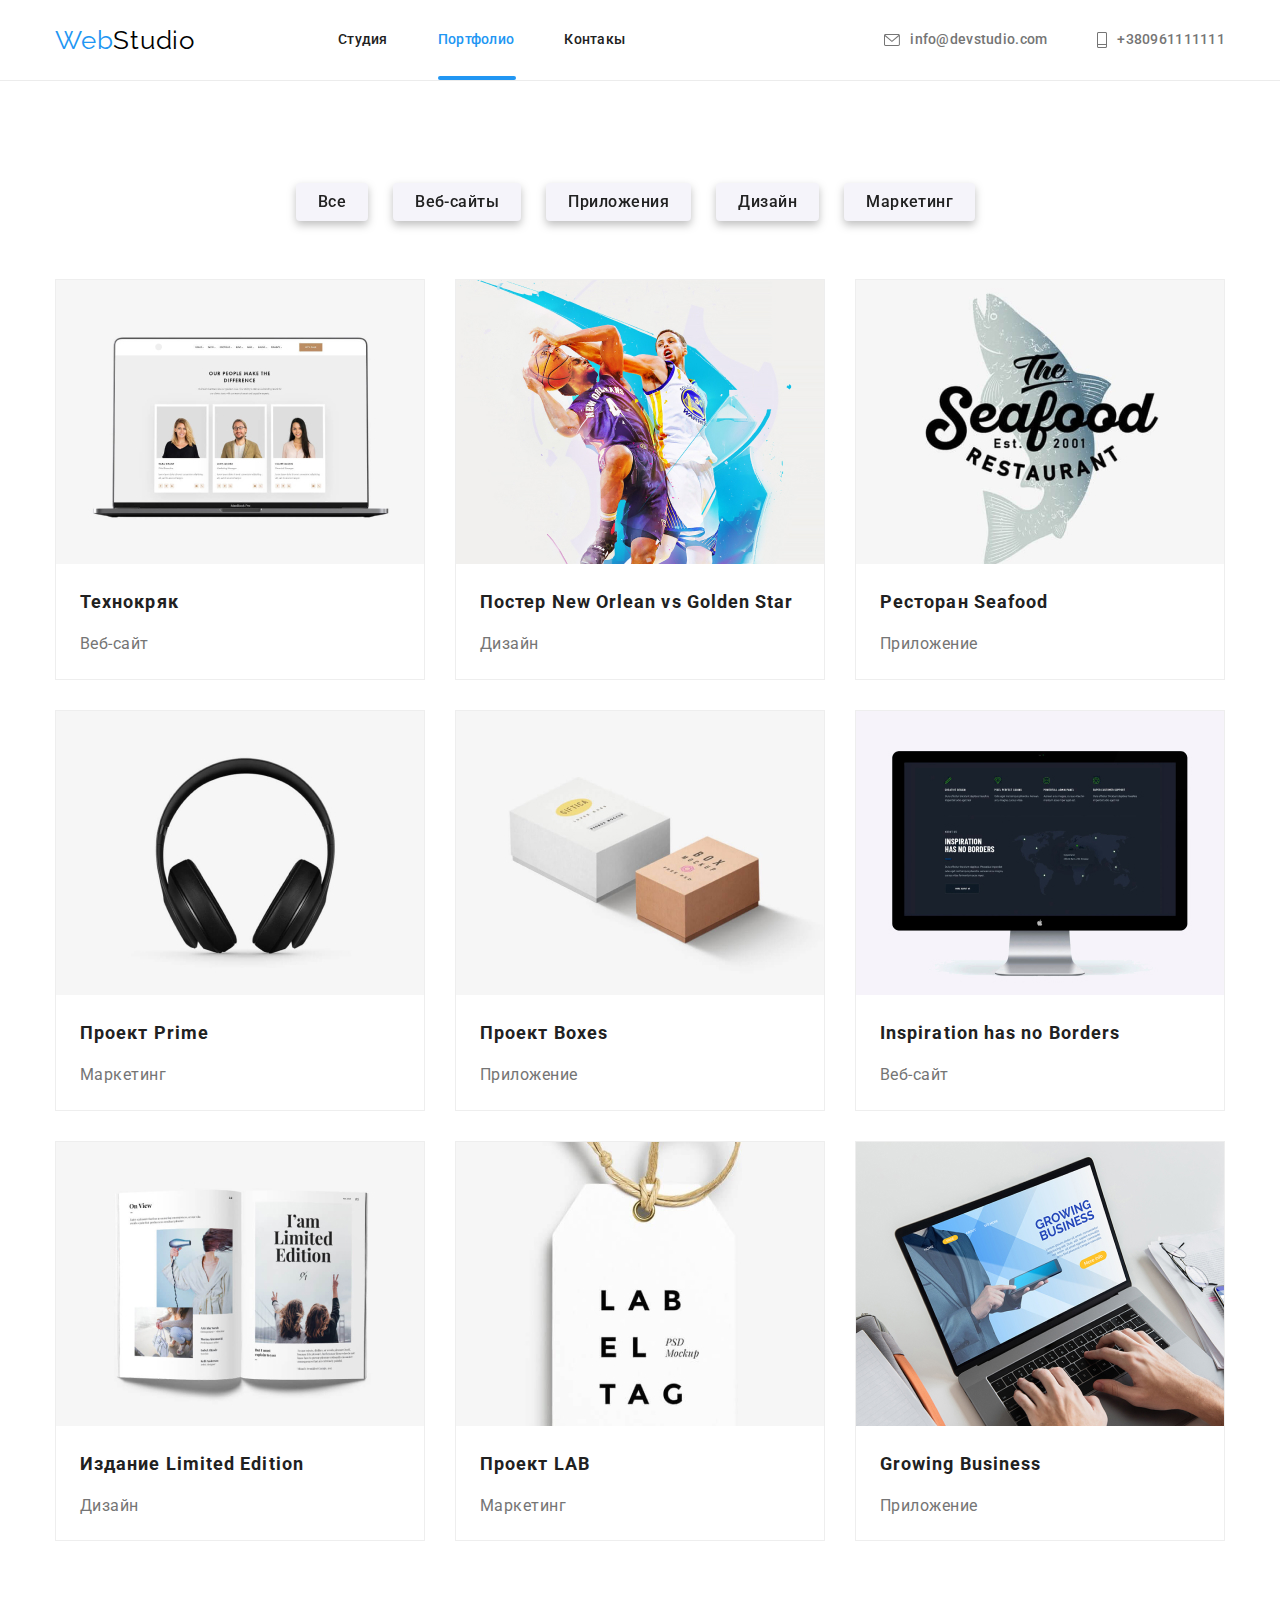
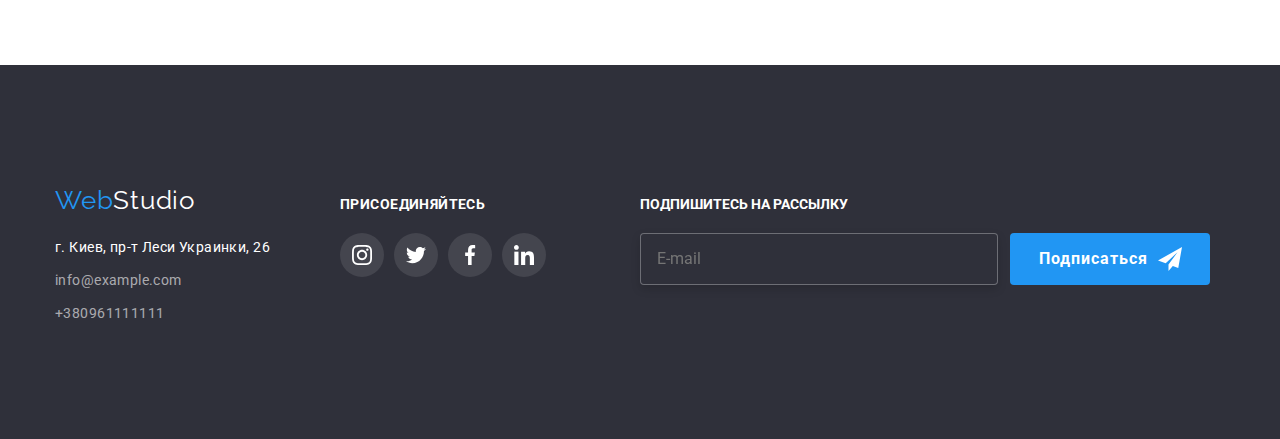
==== portfolio.html @ ae40aa95 "sixth markup" ====
<!DOCTYPE html>
<html lang="ru">
<head>
    <meta charset="UTF-8">
    <meta http-equiv="X-UA-Compatible" content="IE=edge">
    <meta name="viewport" content="width=device-width, initial-scale=1.0">
    <title>WebStudio</title>
    <link rel="preconnect" href="https://fonts.googleapis.com">
    <link rel="preconnect" href="https://fonts.gstatic.com" crossorigin>
    <link href="https://fonts.googleapis.com/css2?family=Raleway:wght@700&family=Roboto:wght@400;500;700;900&display=swap"
    rel="stylesheet">
    <link rel="stylesheet" href="https://cdnjs.cloudflare.com/ajax/libs/modern-normalize/1.0.0/modern-normalize.min.css"/>
    <link rel="stylesheet" href="css/styles.css">
</head>
<body class="page">
    <header class="header">
        <div class="container">
        <nav>
            <a href="./index.html" class="logo">Web<span class="dark-logo">Studio</span></a>
            <ul class="contacts-items">
                <li><a href="./index.html" class="nav studio">Студия</a></li> 
                <li><a href="./portfolio.html" class="nav active portfolio position-port">Портфолио</a></li>
                <li><a class="nav new-data" href="">Контакы</a></li>
            </ul>
        </nav>
        <ul class= "contacts">
            <li>
                <a class="auto-nav" href="info@devstudio.com">
                    <svg class="icon-contacts" width="16" height="12">
                        <use href="./images/icons.svg#icon-envelope"></use>
                        </svg>info@devstudio.com</a>
            </li>
            <li>
                <a class="auto-nav" href="tel:+380961111111">
                    <svg class="icon-contacts" width="10" height="16">
                        <use href="./images/icons.svg#icon-tell"></use>
                    </svg>+380961111111</a>
            </li>
        </ul>
        </div>
    </header>
    <main>
        <section class= "section buttons">
            <div class="container">
        <div class="container-block">
            <h1 hidden>Portfolio</h1>
        <ul class="container-button">
            <li><button class="button" type="button">Все</button></li>
            <li><button class="button" type="button">Веб-сайты</button></li>
            <li><button class="button" type="button">Приложения</button></li>
            <li><button class="button" type="button">Дизайн</button></li>
            <li><button class="button" type="button">Маркетинг</button></li>
        </ul>
        </div>
       <div class=flex-container>
        <ul class="flex-set">
            <li class=flex-link>
                <a class="link" href="">
                    <div class="hover-thumb">
                        <div class="overlay-image">
                <img class="image" src="images/image1.jpg" width=370 alt="Наши люди"/>
                <div class="overlay">
                    <p class="overlay-text">
                        Технокряк это современная площадка распространения коронавируса. Компании используют эту платформу для цифрового
                        шпионажа и атак на защищённые сервера конкурентов.
                    </p>
                    </div>
                </div>
                </div>
                <div class="card-text">    
                <h2 class="header-name">Технокряк</h2>
                    <p class="name-site">Веб-сайт</p>
                    </div>
                </a></li>
            <li class=flex-link>
                <a href="" class="link">
                    <div class="hover-thumb">
                        <div class="overlay-image">
                <img class="image" src="images/image2.jpg" width=370 alt="Фото дизайна"/>
                <div class="overlay">
                    <p class="overlay-text">
                        Технокряк это современная площадка распространения коронавируса. Компании используют эту платформу для цифрового
                        шпионажа и атак на защищённые сервера конкурентов.
                    </p>
                    </div>
                </div>
                </div>
                <div class="card-text"> 
                    <h2 class="header-name">Постер New Orlean vs Golden Star</h2>
                    <p class="name-site">Дизайн</p>
                    </div>
                </a></li>
            <li class=flex-link><a href="" class="link">
                <div class="hover-thumb">
                    <div class="overlay-image">
                <img class="image" src="images/image3.jpg" width=370 alt="Фото приложения"/>
                <div class="overlay">
                    <p class="overlay-text">
                        Технокряк это современная площадка распространения коронавируса. Компании используют эту платформу для цифрового
                        шпионажа и атак на защищённые сервера конкурентов.
                    </p>
                    </div>
                </div>
                </div>
                <div class="card-text"> 
                    <h2 class="header-name">Ресторан Seafood</h2>
                    <p class="name-site">Приложение</p>
                    </div>
                </a></li>
            <li class=flex-link><a href="" class="link">
                <div class="hover-thumb">
                    <div class="overlay-image">
                <img class="image" src="images/image4.jpg" width=370 alt="Наушники"/>
                <div class="overlay">
                    <p class="overlay-text">
                        Технокряк это современная площадка распространения коронавируса. Компании используют эту платформу для цифрового
                        шпионажа и атак на защищённые сервера конкурентов.
                    </p>
                    </div>
                </div>
                </div>
                <div class="card-text"> 
                    <h2 class="header-name">Проект Prime</h2>
                    <p class="name-site">Маркетинг</p>
                    </div>
                </a></li>
            <li class=flex-link><a href="" class="link">
                <div class="hover-thumb">
                    <div class="overlay-image">
                <img class="image" src="images/image5.jpg" width=370 alt="Boxes"/>
                <div class="overlay">
                    <p class="overlay-text">
                        Технокряк это современная площадка распространения коронавируса. Компании используют эту платформу для цифрового
                        шпионажа и атак на защищённые сервера конкурентов.
                    </p>
                    </div>
                </div>
                </div>
                <div class="card-text"> 
                    <h2 class="header-name">Проект Boxes</h2>
                    <p class="name-site">Приложение</p>
                    </div>
                </a></li>
            <li class=flex-link><a href="" class="link">
                <div class="hover-thumb">
                    <div class="overlay-image">
                <img class="image" src="images/image6.jpg" width=370 alt="Фото веб-сайта"/>
                <div class="overlay">
                    <p class="overlay-text">
                        Технокряк это современная площадка распространения коронавируса. Компании используют эту платформу для цифрового
                        шпионажа и атак на защищённые сервера конкурентов.
                    </p>
                    </div>
                </div>
                </div>
                <div class="card-text"> 
                    <h2 class="header-name">Inspiration has no Borders</h2>
                    <p class="name-site">Веб-сайт</p>
                    </div>
                </a></li>
            <li class=flex-link><a href="" class="link">
                <div class="hover-thumb">
                    <div class="overlay-image">
                <img class="image" src="images/image7.jpg" width=370 alt="Фото дизайна"/>
                <div class="overlay">
                    <p class="overlay-text">
                        Технокряк это современная площадка распространения коронавируса. Компании используют эту платформу для цифрового
                        шпионажа и атак на защищённые сервера конкурентов.
                    </p>
                    </div>
                </div>
                </div>
                <div class="card-text">     
                <h2 class="header-name">Издание Limited Edition</h2>
                    <p class="name-site">Дизайн</p>
                    </div>
                </a></li>
            <li class=flex-link><a href="" class="link">
                <div class="hover-thumb">
                    <div class="overlay-image">
                <img class="image" src="images/image8.jpg" width=370 alt="Фото проекта" />
                <div class="overlay">
                    <p class="overlay-text">
                        Технокряк это современная площадка распространения коронавируса. Компании используют эту платформу для цифрового
                        шпионажа и атак на защищённые сервера конкурентов.
                    </p>
                    </div>
                </div>
                </div>
                <div class="card-text"> 
                    <h2 class="header-name">Проект LAB</h2>
                    <p class="name-site">Маркетинг</p>
                    </div>
                </a></li>
            <li class=flex-link><a href="" class="link">
                <div class="hover-thumb">
                    <div class="overlay-image">
                <img class="image" src="images/image9.jpg" width=370 alt="Фото приложения"/>
                <div class="overlay">
                    <p class="overlay-text">
                        Технокряк это современная площадка распространения коронавируса. Компании используют эту платформу для цифрового
                        шпионажа и атак на защищённые сервера конкурентов.
                    </p>
                    </div>
                </div>
                </div>
                <div class="card-text"> 
                    <h2 class="header-name">Growing Business</h2>
                    <p class="name-site">Приложение</p>
                    </div>
                </a></li>
        </ul>
        </div>
    </div>
    </section>
    </main>
    <footer class= "footer">
        <div class="container footer-container">
            <div class= "footer-wrapper">
            <a class="footer-logo" href="WebStudio">Web<span class="white-logo">Studio</span></a>
        <address class="address-data">
            <p class="address-name">г. Киев, пр-т Леси Украинки, 26</p> 
            <a class="auto-second" href="info@example.com">info@example.com</a>
            <a class="auto-second" href="tel:+380991111111">+380961111111</a>
            </address>
            </div>
            <div class="footer footer-icons">
                <h2 class= "footer-header">Присоединяйтесь</h2>
                <ul class="footer-icons-menu">
                    <li class="footer-items">
                <a href="./index.html" class="footer-link">
                <svg class="footer-icon" width="20" height="20">
                <use href="./images/icons.svg#icon-instagram"></use>
                </svg></a>
                     </li>
                     <li class="footer-items"><a href="./index.html" class="footer-link">
                <svg class="footer-icon" width="20" height="20">
                <use href="./images/icons.svg#icon-twitter"></use>
                </svg></a>
                      </li>
                      <li class="footer-items">
                <a href="./index.html" class="footer-link">
                <svg class="footer-icon" width="20" height="20">
                <use href="./images/icons.svg#icon-facebook"></use>
                 </svg></a>
                     </li>
                      <li class="footer-items">
                <a href="./index.html" class="footer-link">
                <svg class="footer-icon" width="20" height="20">
                <use href="./images/icons.svg#icon-linkedin"></use>
                </svg></a>
                     </li>
                </ul>
                </div>
                <form action="#" method="GET" class="form-footer">
                    <h3 class="title-social"> Подпишитесь на рассылку </h3>
                    <div class="form-footer-thumb">   
                        <p class="footer-form-field"> 
                            <label for="mail-footer" class="form-label"></label>
                            <input type="email" name="mail" id="mail-footer" class="form-footer-input" placeholder="E-mail" required/>
                        </p>
                        <button type="submit" class="footer-button form-footer-button">Подписаться 
                            <svg class="form-footer-icon icon" width="24px" height="24px">
                                <use href="./images/icons.svg#icon-icon-send"></use> 
                            </svg>
                        </button> 
                    </div>      
                </form>     
            </div>
    </footer>
</body>
</html>
---- css/styles.css ----
:root {
  --primary-text-color: rgba(0, 0, 0, 0.8);
  --title-text-color: #000000;
  --accent-color: #2196f3;
  --primary-white-color: #ffffff;
  --second-main-color: #212121;
  --primary-gray-color: #757575;
  --background-color: #e5e5e5;
}
body {
  background-color: var( --primary-white-color);
  color: var(--primary-text-color);
  font-family: "Roboto", sans-serif;
}
ul {
  list-style: none;
  margin: 0;
  padding: 0;
}
h1,
h2,
h3 {
  margin: 0;
}
p {
  margin: 0 auto;
}
header {
top: 0;
left: 0;
width: 100%;
background: var(--primary-white-color);
z-index: 1;
}

.header .container{
display: flex;
 align-items: center;
}
.header {
background-color: var(--primary-white-color);
color: var(--primary-white-color);
}
.container {
  width: 1200px;
  padding-left: 15px;
  padding-right: 15px;
  margin-left: auto;
  margin-right: auto;
}
.container-block {
  display: flex;
  justify-content: center;
}
 .buttons {
  display: block;
  padding-bottom: 94px;
  padding-top: 94px;
  padding-left: 215px;
  padding-right: 215px;
}
.container-button {
  display: flex;
  justify-content: center;
  margin-bottom: 50px;
}
.position .position-port{
  display: block;
  position: relative;
}
.position::after {
content: '';
position: absolute;
display: block;
width: 48px;
height: 4px;
bottom: 32px;
border-radius: 2px;
background-color: var(--accent-color);
position: absolute;
top: 76px;
transition: 250ms cubic-bezier(0.4, 0, 0.2, 1);
}
.position-port:after {
content: '';
position: absolute;
display: block;
width: 78px;
height: 4px;
bottom: 32px;
top: 76px;
border-radius: 2px;
background-color: var(--accent-color);
transition: 250ms cubic-bezier(0.4, 0, 0.2, 1);
}
.overlay {
  position: absolute;
  top: 0;
  left: 0;
  width: 100%;
  height: 100%;
  opacity: 0;
  padding: 63px 24px;
  background-color: var(--accent-color);
  transform: translateY(100%);
  transition: 250ms cubic-bezier(0.4, 0, 0.2, 1);
}
.overlay-text {
  margin: 0;
  font-family: Roboto;
  font-style: normal;
  font-weight: normal;
  font-size: 18px;
  line-height: 28px;
  letter-spacing: 0.03em;
  color: var(--primary-white-color);
  transform: translateY(50%);
  transition: 250ms cubic-bezier(0.4, 0, 0.2, 1);
}
.link {
  text-decoration: none;
}
.list {
  transition: color 250ms cubic-bezier(0.4, 0, 0.2, 1);
}
.overlay-image {
  position: relative;
  overflow: hidden;
  border-style: none;
  width: 368px;
  height: 284px;
}
 .hover-thumb:hover::before {
    opacity: 0.9;
 }
 .hover-thumb {
  position: relative;
  }
  .hover-thumb::before {
  content: '';
  display: inline-block;
  position: absolute;
  top: 0;
  left: 0;
  width: 100%;
  height: 100%;
  opacity: 0;
  }
  .product-thumb {
  position: relative;
  width: 370px;
  height: 294px;
  z-index: 1;
  }
  .product-thumb .product-text {
  font-family: Roboto;
  font-style: normal;
  font-weight: bold;
  font-size: 14px;
  line-height: 16px;
  text-align: center;
  letter-spacing: 0.03em;
  color: var(--primary-white-color);
  }
  
  .product-thumb::before {
  position: absolute;
  display: inline-block;
  content: '';
  bottom: 0;
  width: 370px;
  height: 70px;
  background-color: rgba(47, 48, 58, 0.8);;
  }
  .product-text {
  position: absolute;
  text-align: center;
  justify-content: center;
  width: 100%;
  padding: 27px 0;
  margin: 0;
  bottom: 0;
  left: 0;
  text-transform: uppercase;
  }
  .link:hover .overlay,
  .link:focus .overlay {
  transform: translateY(0);
  opacity: 0.9;
  }
  .navigation {
  display: flex;
  flex-direction: row;
  }  
.button {
  margin: 8px;
  cursor: pointer;
  background-color: #F5F4FA;
  color: var(--second-main-color);
  font-family: Roboto;
  font-weight: 500;
  font-size: 16px;
  line-height: 1.62;
  text-align: center;
  letter-spacing: 0.03em;
  border-radius: 4px;
  border-style: none;
  padding: 6px 22px;
  transition: color 250ms cubic-bezier(0.4, 0, 0.2, 1),
  background-color 250ms cubic-bezier(0.4, 0, 0.2, 1),
  box-shadow 250ms cubic-bezier(0.4, 0, 0.2, 1);
  filter: drop-shadow(0px 4px 4px rgba(0, 0, 0, 0.25));
}
.container-button li:not(last child) {
  margin-right: 9px;
}
.flex-container {
  display: flex;
  flex-wrap: wrap;
  justify-content: space-between;
}
.flex-set {
display: flex;
flex-wrap: wrap;
justify-content: space-between;
}
.flex-link:hover .overlay-text,
.flex-link .link:focus .overlay-text {
transform: translateY(0%);
transition: 250ms cubic-bezier(0.4, 0, 0.2, 1),
box-shadow 250ms cubic-bezier(0.4, 0, 0.2, 1);
opacity: 1;
}

.flex-link:hover,
.flex-link:focus {
box-shadow: 0px 1px 1px rgba(0, 0, 0, 0.12), 0px 4px 4px rgba(0, 0, 0, 0.06),
1px 4px 6px rgba(0, 0, 0, 0.16);
cursor: pointer;
}
.flex-setting { 
  display: flex;
  flex-wrap: wrap;
  justify-content: space-between;
}
.flex-link {
  display: flex;
  flex-direction: column;
  align-items: center;
  width: 370px;
  justify-content: space-between;
  border: 1px solid #eeeeee;
  margin-bottom: 30px;
  margin-right: 30px;
  }
 .flex-set li:nth-child(3n) {
  margin-right: 0;
}
.image-container {
  display: block;
  margin: 94px 215px;
}
.section-team {
background-color: #f5f4fa;
}
.section-hero {
margin: 0;
background-color: #C4C4C4;
padding: 200px 0;
max-width: 1600px;
text-align: center;
margin-left: auto;
margin-right: auto;
padding-top: 200px;
padding-bottom: 200px;
background-image: linear-gradient(to right,rgba(47, 48, 58, 0.4),rgba(47, 48, 58, 0.4)),
url(../images/hero.jpg);
background-repeat: no-repeat;
background-size: cover;
background-position: center;
}
.team-list {
display: flex;
margin: 0;
}
.link-name {
  display: flex;
  flex-direction: row;
  align-items: center;
  flex-wrap: nowrap;
}
.image {
  display: flex;
}
.image-icon {
  display: flex;
}
.contacts {
  display: flex;
  justify-content: center;
  margin-left: auto;

}
.contacts-items {
  display: flex;
  justify-content: center;
}
nav {
display:flex;
align-items: center;
}
.team-member {
background:var(--primary-white-color);
box-shadow: 0px 1px 3px rgba(0, 0, 0, 0.12), 0px 1px 1px rgba(0, 0, 0, 0.14),
0px 2px 1px rgba(0, 0, 0, 0.2);
border-radius: 0px 0px 4px 4px;
margin-right: 30px;
}
.about-member:not(last-child) {
  margin-right: 0;
}
.logo {
  color: var(--accent-color);
  text-decoration: none;
  font-family: "Raleway", sans-serif;
  font-size: 26px;
  line-height: 1.19;
  letter-spacing: 0.03em;
  margin-right: 93px;
}
.footer-logo {
  display: block;
  color: var(--accent-color);
  text-decoration: none;
  font-family: "Raleway", sans-serif;
  font-size: 26px;
  line-height: 1.19;
  letter-spacing: 0.03em;
  margin-bottom: 20px;
}
.dark-logo {
  color: var(--title-text-color);
}
.white-logo {
  color: var(--primary-white-color);
}
.nav {
  display: flex;
  align-items: center;
  color: var(--second-main-color);
  text-decoration: none;
  font-size: 14px;
  font-weight: 500;
  line-height: 1.14;
  letter-spacing: 0.02em;
  margin-left: 50px;
  transition: color 250ms cubic-bezier(0.4, 0, 0.2, 1);
  }
.contacts li:not(:last-child) {
  margin-right: 50px;
}
.auto-nav {
  display:flex;
  align-items: center;
  padding: 32px 0;
  font-weight: 500;
  font-size: 14px;
  line-height: 1.14;
  letter-spacing: 0.02em;
  color: var(--primary-gray-color);
  text-decoration: none;
  transition: color 250ms cubic-bezier(0.4, 0, 0.2, 1);
 }
.nav-second {
  display:flex;
  align-items: center;
  padding: 32px 0;
  text-decoration: none;
  font-size: 14px;
  line-height: 1.14;
  letter-spacing: 0.002em;
  color: var(--accent-color);
}
.nav-second:hover,
.nav-second:focus,
.auto-second:hover,
.auto-second:focus,
.nav:hover,
.nav:focus,
.active {
  color: var(--accent-color);
}

.button:hover,
.button:focus {
 background-color: var(--accent-color);
 color: var(--primary-white-color);
}
a.auto-nav:hover {
color: var(--accent-color);  
}
.auto-nav:hover .icon-contacts {
fill: var(--accent-color);   
}

.icon-contacts {
margin-right: 10px;
fill: var(--primary-gray-color);
}
.button-primary {
  font-weight: 700;
  font-size: 16px;
  line-height: 1.875;
  letter-spacing: 0.06em;
  border: none;
  color: var(--primary-white-color);
  background-color: var(--accent-color);
  cursor: pointer;
  border-radius: 4px;
  padding: 10px 32px;
  margin: 0 auto;
  display: block;
}
.backdrop {
position: fixed;
top: 0;
left: 0;
width: 100%;
height: 100%;
background-color:rgba(0, 0, 0, 0.2);
opacity: 1;
transition: opacity(250ms) cubic-bezier(0.4, 0, 0.2, 1);
 z-index: 2;
}
.backdrop .is-hidden {
opacity: 0;
pointer-events: none;
}
.is-hidden {
visibility: hidden;
}
.modal {
position: absolute;
top: 50%;
left: 50%;
border-radius: 4px;
min-width: 528px;
min-height: 582px;
background-color: var(--primary-white-color);
transform: translate(-50%, -50%) scale(1);
transition: opacity(250ms) cubic-bezier(0.4, 0, 0.2, 1);
}
.modal-close {
position: absolute;
display: flex;
justify-content: center;
align-items: center;
right: 8px;
top: 8px;
border-color: rgba(0, 0, 0, 0.1);
background-color: var(--primary-white-color);
border-radius: 24px;
width: 30px;
height: 30px;
cursor:pointer; 
}
.modal-svg {
width: 18px;
height: 18px;
left: 1032px;
top: 235px;
}

.form {
margin-left: 40px;
margin-right: 40px;
margin-bottom: 20px;
margin-top: 40px;

}
.fill-out {
width: 448px;
height: 385px;
left: 576px;
top: 296px;

}
.form-title {
margin-top: 40px;
margin-bottom: 30px;
font-weight: 700;
font-size: 20px;
line-height: 1.15;
text-align: center;
color: var(--second-main-color);
}
.form-field {
position: relative;
display: flex;
flex-direction: column;
margin: 0 0 10px 0;  
}

.form-field:hover{
    color: var(--accent-color);
        transition: transform 250ms cubic-bezier(0.4, 0, 0.2, 1), color 250ms cubic-bezier(0.4, 0, 0.2, 1);
}
textarea:hover{
  color: var(--accent-color);
      transition: transform 250ms cubic-bezier(0.4, 0, 0.2, 1), color 250ms cubic-bezier(0.4, 0, 0.2, 1);
}
.form-field:hover .form-input-comments,
.form-field:active .form-input-comments {
color: var(--accent-color);
transition: transform 250ms cubic-bezier(0.4, 0, 0.2, 1), color 250ms cubic-bezier(0.4, 0, 0.2, 1);
}
.form-input-comments:active,
.form-input-comments:hover {
    border: 1px solid var(--accent-color);
    transition: border 250ms cubic-bezier(0.4, 0, 0.2, 1);
}
.form-input:active,
.form-input:hover {
    border: 1px solid var(--accent-color);
    transition: border 250ms cubic-bezier(0.4, 0, 0.2, 1);
}
.form-field .icon {
    position: absolute;
    left: 18px;
    top: 12px;
    fill: var(--secondary-text-color);
    transition: fill 250ms cubic-bezier(0.4, 0, 0.2, 1);
}
.form-field:active .icon,
.form-field:hover .icon{
fill: var(--accent-color);
transition: fill 250ms cubic-bezier(0.4, 0, 0.2, 1);
}
.modal-close:active .modal-svg,
.modal-close:hover .modal-svg{
fill: var(--accent-color);
transition: fill 250ms cubic-bezier(0.4, 0, 0.2, 1);
}
.modal-close:hover{
color: var(--accent-color);
transition: transform 250ms cubic-bezier(0.4, 0, 0.2, 1), color 250ms cubic-bezier(0.4, 0, 0.2, 1);
}
.form-field .comment {
resize: none;
margin-bottom: 0;
padding: 12px 16px;
}
textarea {
resize: none;
}
textarea {
height: 120px;
padding: 12px 16px;
}
.form-label {
font-size: 12px;
line-height: 1.17;
letter-spacing: 0.01em;
position: absolute;
left: 0;
top: -18px;
margin-bottom: 4px;
color: var(--primary-gray-color);
}
.form-input {   
width: 100%;
height: 40px;
padding-left: 42px;
border: 1px solid rgba(33, 33, 33, 0.2);
border-radius: 4px;
cursor: pointer;
}
.modal-form-wrapper {
position: absolute;
display: block;
width: 448px;
height: 40px;
left: 576px;
top: 296px;
box-sizing: border-box;
border-radius: 4px;
}
.form-icon {
position: absolute;
left: 12px;
width: 18px;
height: 18px;
transform: translateY(-50%);
transition: fill 250ms cubic-bezier(0.4, 0, 0.2, 1);
top: 50%;
pointer-events: none;
margin-top: 9px;
}
.form-input:focus {
outline: none;
border-color: var(--accent-color);
cursor: text;
}
.form-input:focus .form-icon {
color: var(--accent-color);
}
.form-field-comments {
display: flex;
flex-direction: column;
margin-bottom: 20px;
}
.form-use {
margin-bottom: 28px;  
text-align:center; 
justify-content: center;
}
.comments { 
resize: none;
padding: 12px 16px;
border: 1px solid rgba(33, 33, 33, 0.2);
box-sizing: border-box;
border-radius: 4px;
font-size: 14px;
line-height: 1.14;
letter-spacing: 0.01em;
transition-property: border;
transition: 250ms cubic-bezier(0.4, 0, 0.2, 1);
}
.comments:focus {
border: 1px solid var(--accent-color);
outline: none;
}
.comments::placeholder {
font-size: 14px;
line-height: 1.14;
letter-spacing: 0.01em;
color: rgba(117, 117, 117, 0.5);
}
.form-field-policy {
margin: 0 auto 30px 13px;
vertical-align: middle;  
}
.form-label-policy {
font-size: 14px;
line-height: 1.71; 
}
.form-icon-policy {
margin-right: 7px;
width: 15px;
height: 15px;
border: 2px solid var(--second-main-color);
box-sizing: border-box;
border-radius: 2px;
fill: transparent;
transition-property: background-color, fill, border, outline;
transition: 250ms cubic-bezier(0.4, 0, 0.2, 1);
}

.policy-icon {
 display: inline-block;
}
.label-policy {
cursor: pointer;
display: flex;
align-items: center;
}
.checkbox {
--webkit-appearance: none;
--moz-appearance: none;
appearance: none;
position: absolute;
}

.checkbox:checked + .form-icon-policy {
fill: var(--primary-white-color);
background-color: var(--accent-color);
background-image: url("../images/check-mark.svg");
background-size: contain;
background-origin: content-box;
border-color: var(--accent-color);
border-radius: 2px;
}
.policy-link {
color: var(--accent-color);  
transition-property: color, border;
transition: 250ms cubic-bezier(0.4, 0, 0.2, 1);
}
.policy-link:hover,
.policy-link:focus {
color: #188ce8;
border: 1px solid var(--accent-color);
outline: none;
}
.form .form-button {
display: block;
margin: 0 auto;
align-items: center;
padding: 10px 55px;
transition-property: color, box-shadow;
transition: 250ms cubic-bezier(0.4, 0, 0.2, 1);
}
.form-button:hover,
.form-button:focus {
box-shadow: 0px 1px 3px rgba(0, 0, 0, 0.12), 
0px 1px 1px rgba(0, 0, 0, 0.14), 0px 2px 1px rgba(0, 0, 0, 0.2);
}
.main-button.main-one {
padding: 10px 32px;
font-family: inherit;
background-color: var(--accent-color);
color: var(--primary-white-color);
font-weight: 700;
font-size: 16px;
line-height: 1.88;
letter-spacing: 0.06em; 
border-radius: 4px;
border-style: none;
}
.main-button.main-one:hover,
.main-button.main-one:focus {
background-color: #188ce8;
}


.header-name {
  font-size: 18px;
  text-decoration: none;
  line-height: 2;
  letter-spacing: 0.06em;
  color: var(--second-main-color);
}
.name-site {
  font-size: 16px;
  text-decoration: none;
  line-height: 1.8;
  letter-spacing: 0.03em;
  color: var(--primary-gray-color);
  margin-top: 10px;
}
.card-text {
padding: 20px 24px;  
}
.name-worker {
  font-size: 16px;
  text-decoration: none;
  line-height: 1.8;
  letter-spacing: 0.03em;
  color: var(--primary-gray-color);
  text-align: center;
  margin-top: 10px;
}
.link {
  color: var(--title-text-color);
  text-decoration: none;
}
 .address-name {
  display: block;
  font-style: normal;
  font-size: 14px;
  line-height: 1.7;
  letter-spacing: 0.03em;
  color: var(--primary-white-color);
}
.address-data {
  display: block;
  margin-top: 20px;
}
.icon-description {
width: 70px;
height: 70px; 
}
.member-list {
display: flex;
justify-content: center;
gap: 10px;
}
.person-link {
display: flex;
justify-content: center;
align-items: center;
width: 44px;
height: 44px;
border-radius: 50%;
background-size: 20px;
background-repeat: no-repeat;
color: #afb1b8;
transition: background-color 250ms cubic-bezier(0.4, 0, 0.2, 1), 
color 250ms cubic-bezier(0.4, 0, 0.2, 1); 
}
.person-link:hover,
.person-link:focus {
  background-color: var(--accent-color);
}
.person-link:hover svg,
.person-link:focus svg {
  fill: var(--primary-white-color);
}
.person-link svg {
  width: 20px;
  height: 20px;
  fill: #afb1b8;
  color:#b4b9cc;
}
.person-link:hover,
.person-link-svg:focus {
  fill: var(--primary-white-color);
}
.memer-icon {
 color:#b4b9cc;  
}
.clients {
text-align: center;
margin-bottom: 50px;
}
.clients-list {
display: flex;
gap: 30px;
}
.icon-client {
display: flex;
justify-content: center;
align-items: center;
width: 170px;
height: 92px;
color: #afb1b8;
border: 1px solid #afb1b8;
border-radius: 4px; 
transition: border-color 250ms cubic-bezier(0.4, 0, 0.2, 1);
}
.icon-client:hover .logo-client,
.icon-client:focus .logo-client {
fill: var(--accent-color);  
} 

.icon-client:hover,
.icon-client:focus {
color: var(--accent-color);
cursor: pointer;
border-color: var(--accent-color);
fill: var(--accent-color);
}
.logo-client {
width: 106px;
height: 60px;
color: #AFB1B8; 
fill: #AFB1B8;  
transition: color 250ms cubic-bezier(0.4, 0, 0.2, 1); 
}
.footer {
background-color: #2f303a;
padding: 60px 0;
}
.footer-items {
 display: flex; 
}
.footer-icons-menu {
display: flex;
gap: 10px;
}
.footer-container {
display: flex;  
align-items: baseline;
}
.footer-wrapper {
margin-right: 70px;
}
.footer-header {
font-weight: 700;
font-size: 14px;
line-height: 1.14;
letter-spacing: 0.03em;
text-transform: uppercase;
color: var(--primary-white-color);
margin-bottom: 20px;  
}
.footer-link {
display: flex;
justify-content: center;
align-items: center;
width: 44px;
height: 44px;
background-color: rgba(255, 255, 255, 0.1);
color: var(--primary-white-color);
border-radius: 50%;
transition: background-color 250ms cubic-bezier(0.4, 0, 0.2, 1);
}
.footer-link:hover {
background-color: var(--accent-color);
color:var(--primary-white-color);
}
.footer-icon {
color: var(--primary-white-color); 
}
.footer-icon {
fill: var(--primary-white-color);
}
.form-footer {
margin-left: 94px; 
margin-right: 12px; 
margin-bottom: 94px;
margin-top: 72px;
}
.form-footer-thumb {
display: flex;
justify-content: flex-end;
}
.form-footer-thumb .form-footer-button {
display: flex;
align-items: center;
text-align: center;
margin-left: 12px;
margin-right: 0;
padding: 10px 28px 10px 29px;
font-weight: 700;
font-size: 16px;
line-height: 1.875;
letter-spacing: 0.06em;
}
.form-footer-icon {
margin-left: 10px;
fill: var(--primary-white-color);   
}
.title-social {
 margin-bottom: 20px;
font-weight: 700;
font-size: 14px;
line-height: 1.14;
text-transform: uppercase;
color: var(--primary-white-color);
}
.form-label {
margin-bottom: 4px;
font-size: 12px;
line-height: 1.17;
letter-spacing: 0.01em;
}
.form-footer-input:focus  {
border: 1px solid var(--accent-color);
outline: none;
}
.form-footer-input { 
display: block; 
align-items: center; 
margin: 0; 
padding: 15px 16px;
background-color: #2F303A;
width: 358px;
font-size: 16px;
line-height: 1.25;
color: var(--primary-white-color);
transition-property: border;
transition: 250ms cubic-bezier(0.4, 0, 0.2, 1);
border: 1px solid rgba(255, 255, 255, 0.3);
box-sizing: border-box;
filter: drop-shadow(0px 4px 4px rgba(0, 0, 0, 0.15));
border-radius: 4px;
}
.footer-button {
padding: 10px 32px;
font-family: inherit;
background-color: var(--accent-color);
color: var(--primary-white-color);
font-weight: 700;
font-size: 16px;
line-height: 1.88;
letter-spacing: 0.06em; 
border-radius: 4px;
border:none;
cursor: pointer;
}
.footer-button:hover,
.footer-button:focus {
background-color:#188ce8;
}
.address-name:not(:last-child) {
 margin-bottom: 9px;
}
.auto-second {
  display: block;
  font-style: normal;
  font-size: 14px;
  text-decoration: none;
  line-height: 1.7;
  letter-spacing: 0.03em;
  color: rgba(255, 255, 255, 0.6);
  margin-top: 9px;
  }

.hero-title {
  font-size: 44px;
  line-height: 1.36;
  letter-spacing: 0.06em;
  color: var(--primary-white-color);
  text-transform: uppercase;
  margin-bottom: 30px;
  font-weight: 900;
  text-align: center;
 }
 .header {
  border-bottom: 1px solid rgba(236, 236, 236, 1);
 }
.second-header {
  font-weight: bold;
  font-size: 36px;
  line-height: 1.16;
  letter-spacing: 0.03em;
  color: var(--second-main-color);
  text-align: center;
  margin-bottom: 50px;
  }
.about-member {
  padding: 30px 0;
}
.worker {
  text-align: center;
  font-size: 16px;
  line-height: 1.18;
  letter-spacing: 0.03em;
  color: var(--second-main-color);
  }
.subtitle {
  display: inline-block;
  margin-bottom: 10px;
  font-weight: bold;
  font-size: 14px;
  line-height: 1.14;
  letter-spacing: 0.03em;
  color: var(--second-main-color);
  text-transform: uppercase;
  }
.subtitle-items {
display: flex;
justify-content: space-between;
align-items: center;
}
.subtitle-icon-description {
  display: flex;
  align-items: center;
  justify-content: center;
  border-radius: 4px;
  background-color: #F5F4FA;
  padding: 25px 0;
  margin-bottom: 30px;
}
.subtitle-text {
margin-right: 30px;
width: 270px;
}
.subtitle-text:last-child {
margin-right: 0;
}
.description {
  font-size: 14px;
  line-height: 1.71;
  letter-spacing: 0.03em;
  color: var(--primary-gray-color);
}
.section-image {
padding-top: 0;
padding-bottom: 94px;
}
.second-header {
margin-bottom: 50px;
text-align: center;
}
.section { 
padding: 94px 0;
}
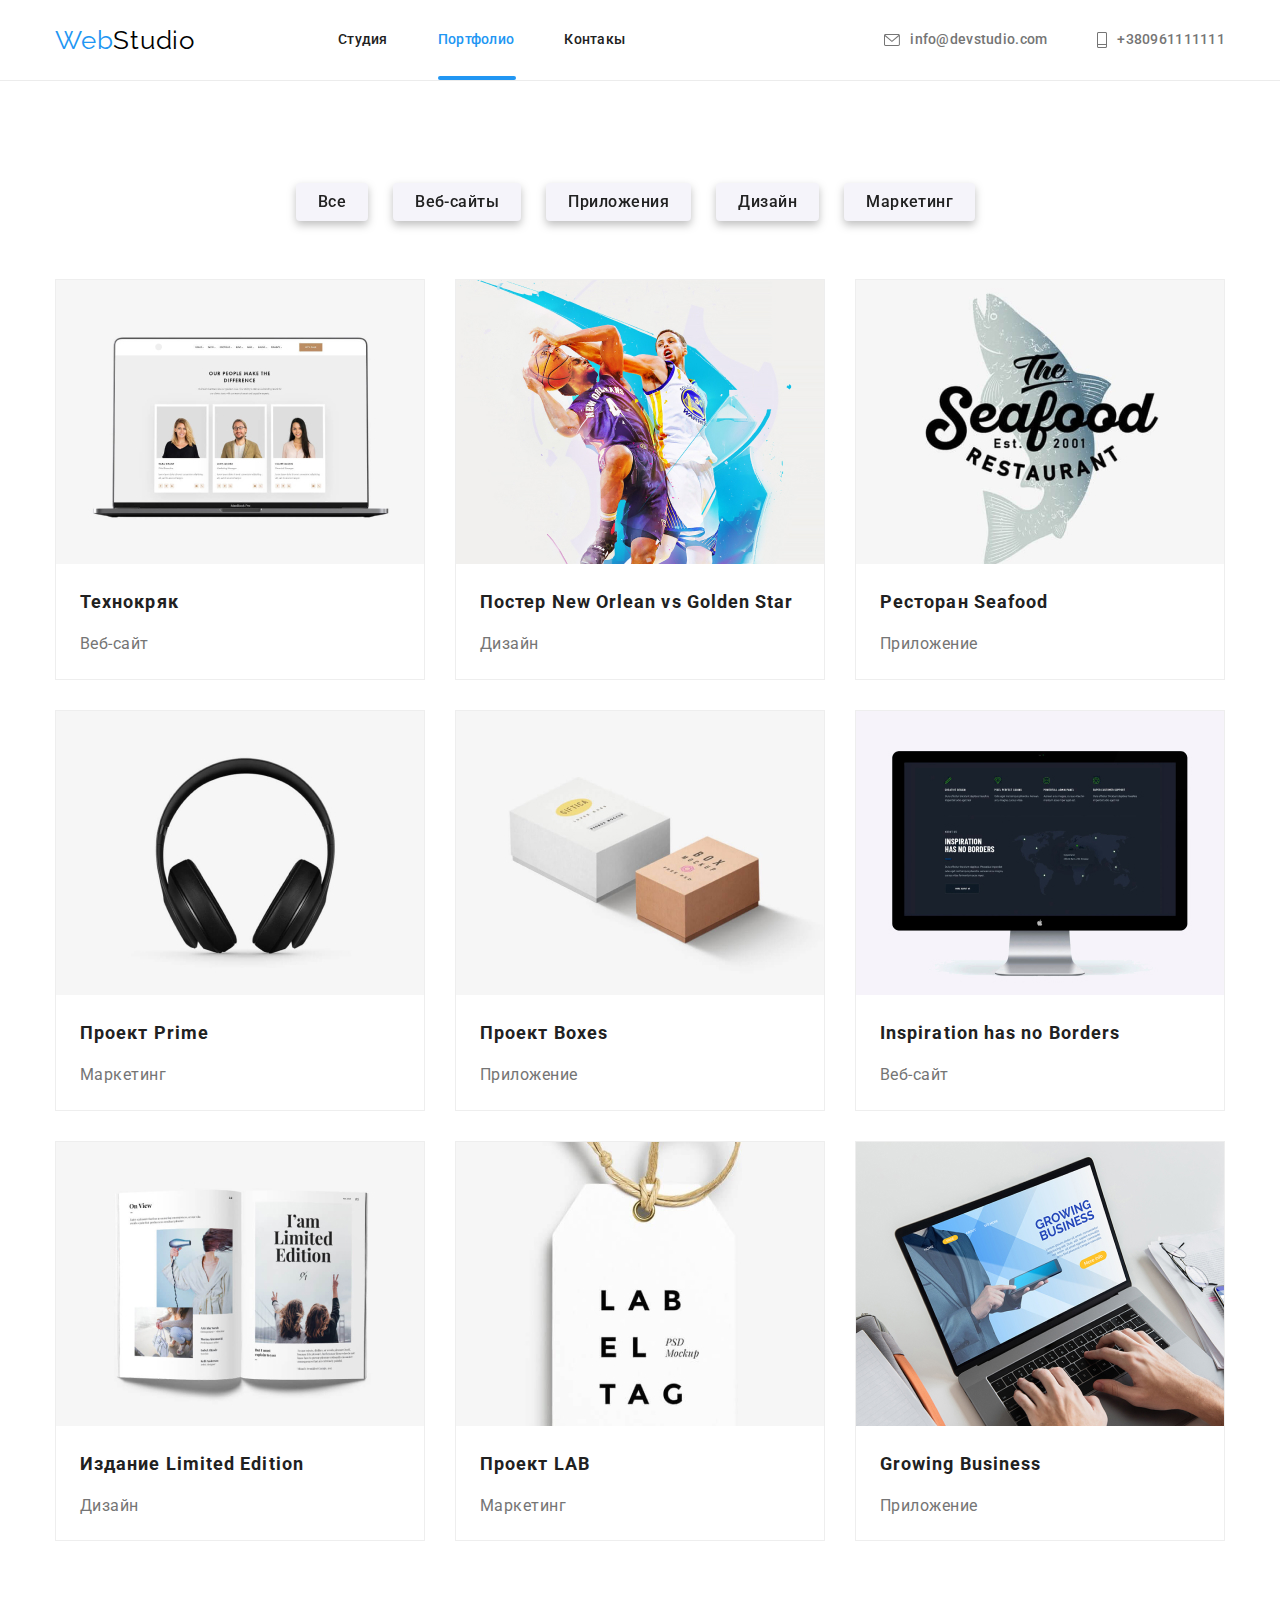
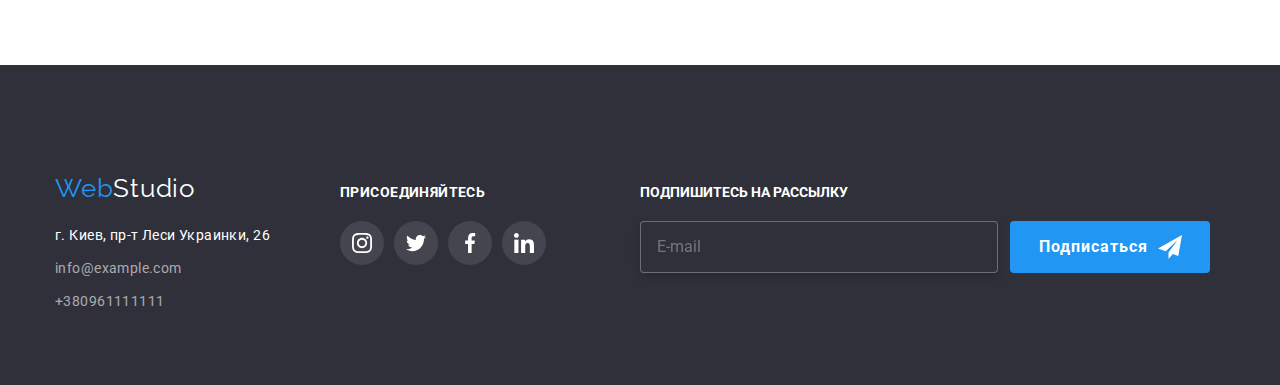
==== commit e1aa40ef: "some amendments" ====
--- a/portfolio.html
+++ b/portfolio.html
@@ -255,10 +255,9 @@
                 <form action="#" method="GET" class="form-footer">
                     <h3 class="title-social"> Подпишитесь на рассылку </h3>
                     <div class="form-footer-thumb">   
-                        <p class="footer-form-field"> 
-                            <label for="mail-footer" class="form-label"></label>
-                            <input type="email" name="mail" id="mail-footer" class="form-footer-input" placeholder="E-mail" required/>
-                        </p>
+                        <div class="footer-form-field"> 
+                        <input type="email" name="mail" id="mail-footer" class="form-footer-input" placeholder="E-mail" required/>
+                        </div>
                         <button type="submit" class="footer-button form-footer-button">Подписаться 
                             <svg class="form-footer-icon icon" width="24px" height="24px">
                                 <use href="./images/icons.svg#icon-icon-send"></use> 
--- a/css/styles.css
+++ b/css/styles.css
@@ -429,8 +429,8 @@
 height: 100%;
 background-color:rgba(0, 0, 0, 0.2);
 opacity: 1;
-transition: opacity(250ms) cubic-bezier(0.4, 0, 0.2, 1);
- z-index: 2;
+transition: transform 250ms cubic-bezier(0.4, 0, 0.2, 1);
+z-index: 2;
 }
 .backdrop .is-hidden {
 opacity: 0;
@@ -448,7 +448,7 @@
 min-height: 582px;
 background-color: var(--primary-white-color);
 transform: translate(-50%, -50%) scale(1);
-transition: opacity(250ms) cubic-bezier(0.4, 0, 0.2, 1);
+transition: transform 250ms cubic-bezier(0.4, 0, 0.2, 1);
 }
 .modal-close {
 position: absolute;
@@ -501,26 +501,40 @@
 margin: 0 0 10px 0;  
 }
 
-.form-field:hover{
+.form-field:hover,
+.form-field:focus {
     color: var(--accent-color);
         transition: transform 250ms cubic-bezier(0.4, 0, 0.2, 1), color 250ms cubic-bezier(0.4, 0, 0.2, 1);
 }
-textarea:hover{
+textarea:hover,
+textarea:focus {
   color: var(--accent-color);
       transition: transform 250ms cubic-bezier(0.4, 0, 0.2, 1), color 250ms cubic-bezier(0.4, 0, 0.2, 1);
 }
 .form-field:hover .form-input-comments,
-.form-field:active .form-input-comments {
+.form-field:active .form-input-comments,
+.form-field:focus .form-input-comments {
 color: var(--accent-color);
 transition: transform 250ms cubic-bezier(0.4, 0, 0.2, 1), color 250ms cubic-bezier(0.4, 0, 0.2, 1);
 }
+
 .form-input-comments:active,
-.form-input-comments:hover {
+.form-input-comments:hover,
+.form-input-comments:focus {
     border: 1px solid var(--accent-color);
     transition: border 250ms cubic-bezier(0.4, 0, 0.2, 1);
+    outline: none;
+    border-color: var(--accent-color);
+    cursor: text;
 }
 .form-input:active,
 .form-input:hover {
+    border: 1px solid var(--accent-color);
+    transition: border 250ms cubic-bezier(0.4, 0, 0.2, 1);
+}
+
+.comments:active,
+.comments:hover {
     border: 1px solid var(--accent-color);
     transition: border 250ms cubic-bezier(0.4, 0, 0.2, 1);
 }
@@ -626,7 +640,8 @@
 transition-property: border;
 transition: 250ms cubic-bezier(0.4, 0, 0.2, 1);
 }
-.comments:focus {
+.comments:focus,
+.comments:hover{
 border: 1px solid var(--accent-color);
 outline: none;
 }
@@ -684,12 +699,6 @@
 color: var(--accent-color);  
 transition-property: color, border;
 transition: 250ms cubic-bezier(0.4, 0, 0.2, 1);
-}
-.policy-link:hover,
-.policy-link:focus {
-color: #188ce8;
-border: 1px solid var(--accent-color);
-outline: none;
 }
 .form .form-button {
 display: block;
@@ -897,8 +906,6 @@
 .form-footer {
 margin-left: 94px; 
 margin-right: 12px; 
-margin-bottom: 94px;
-margin-top: 72px;
 }
 .form-footer-thumb {
 display: flex;
